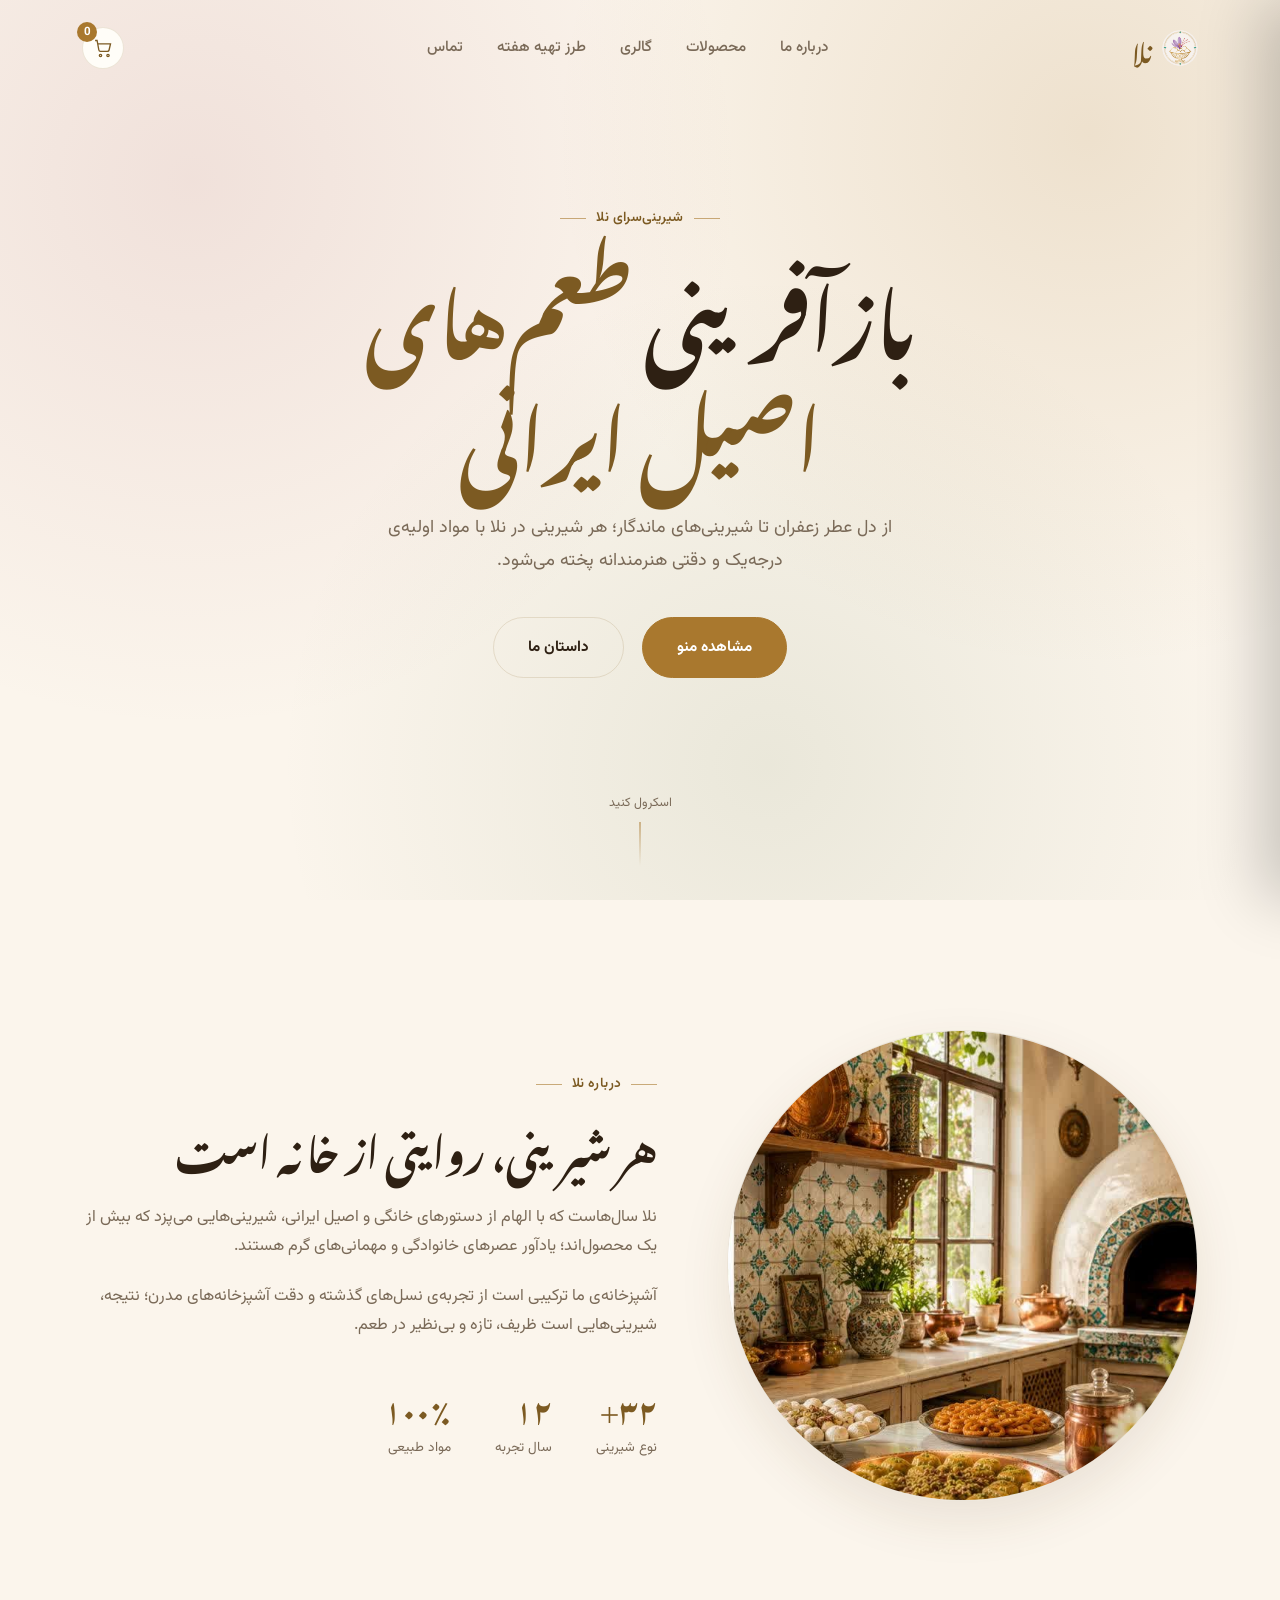
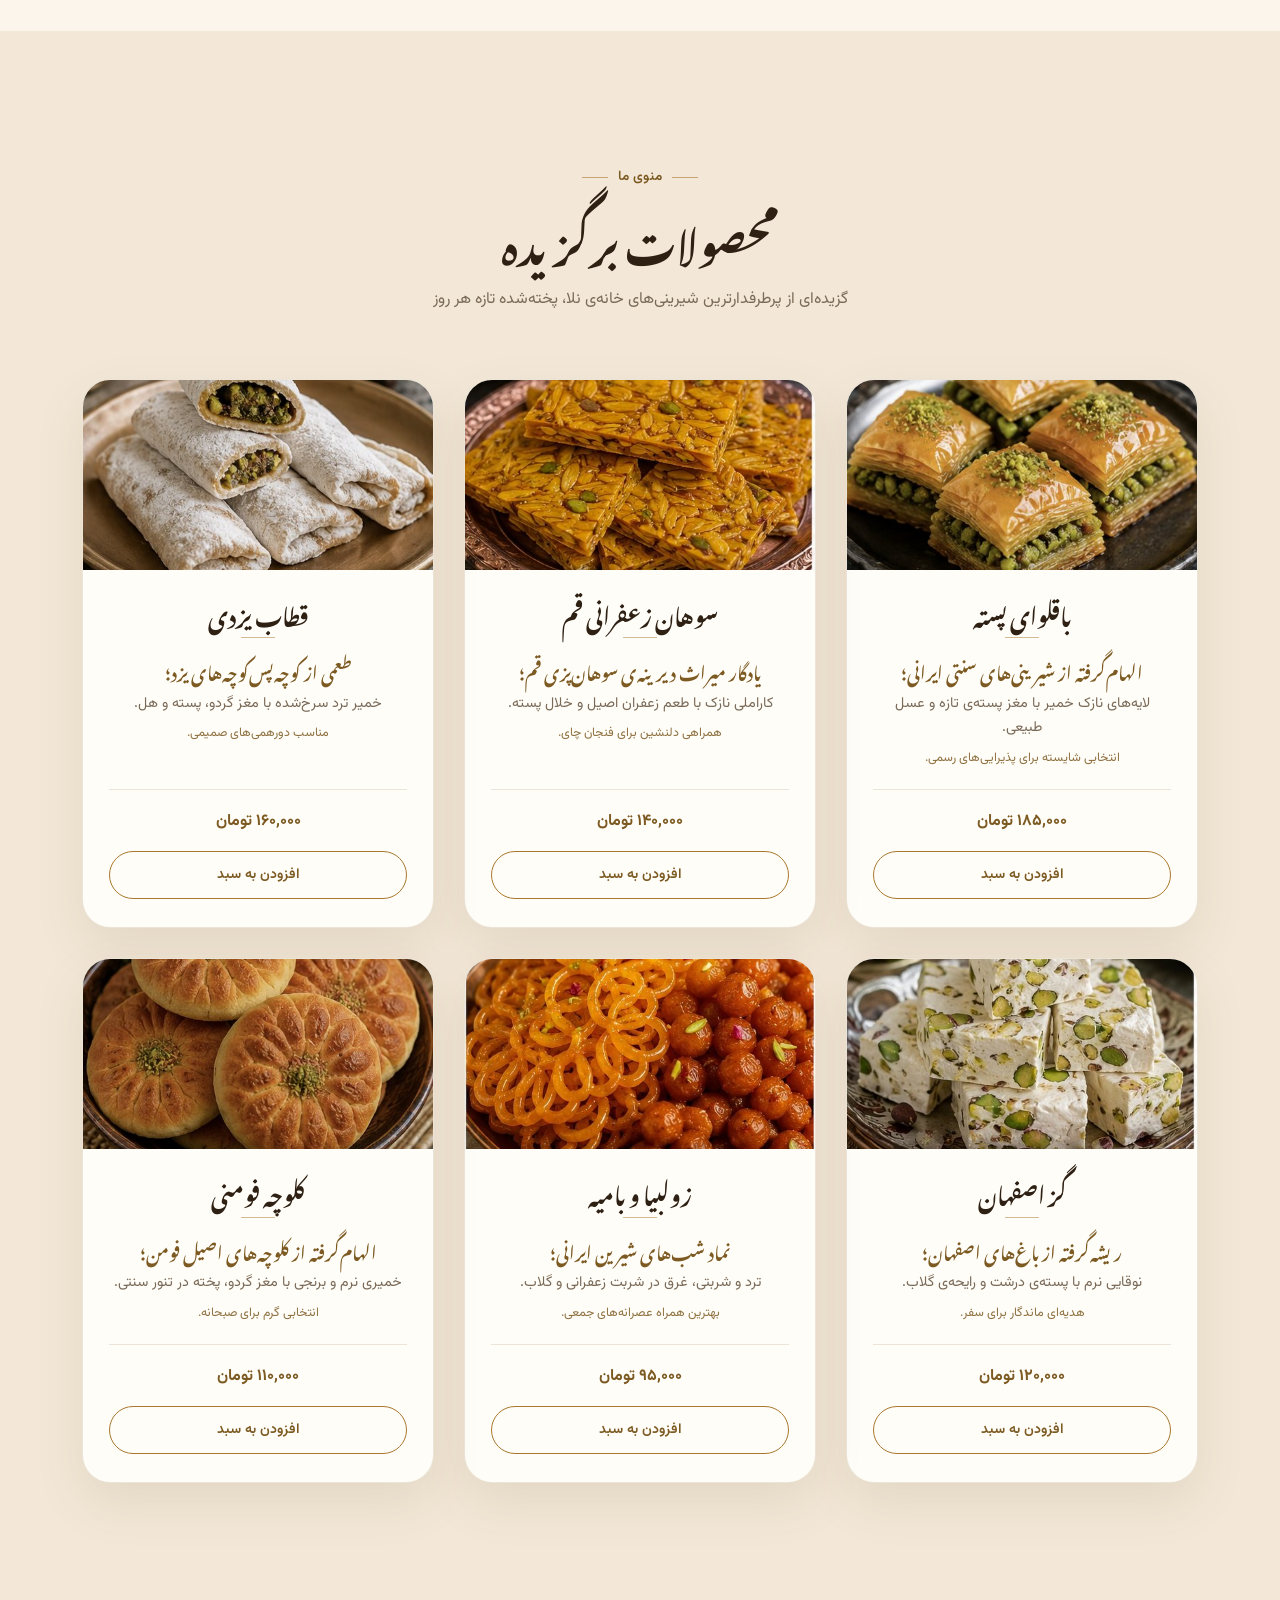
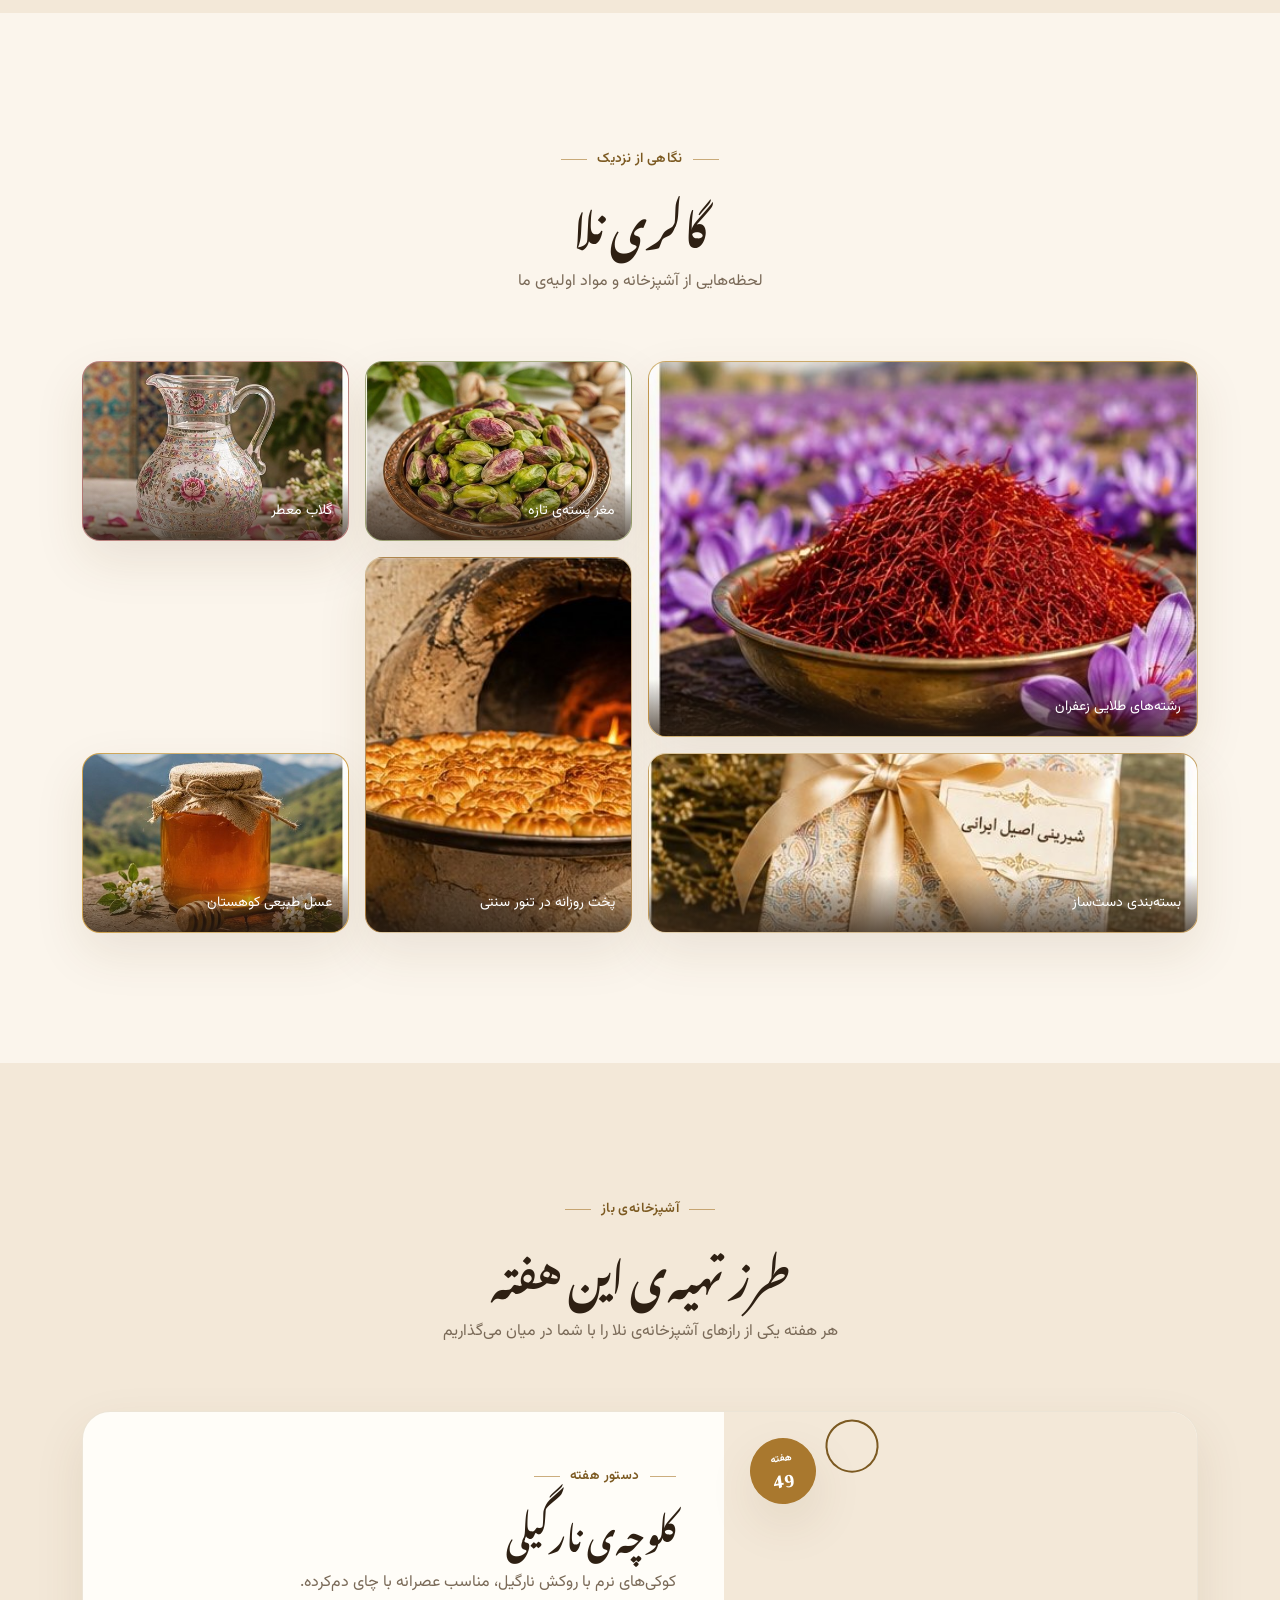
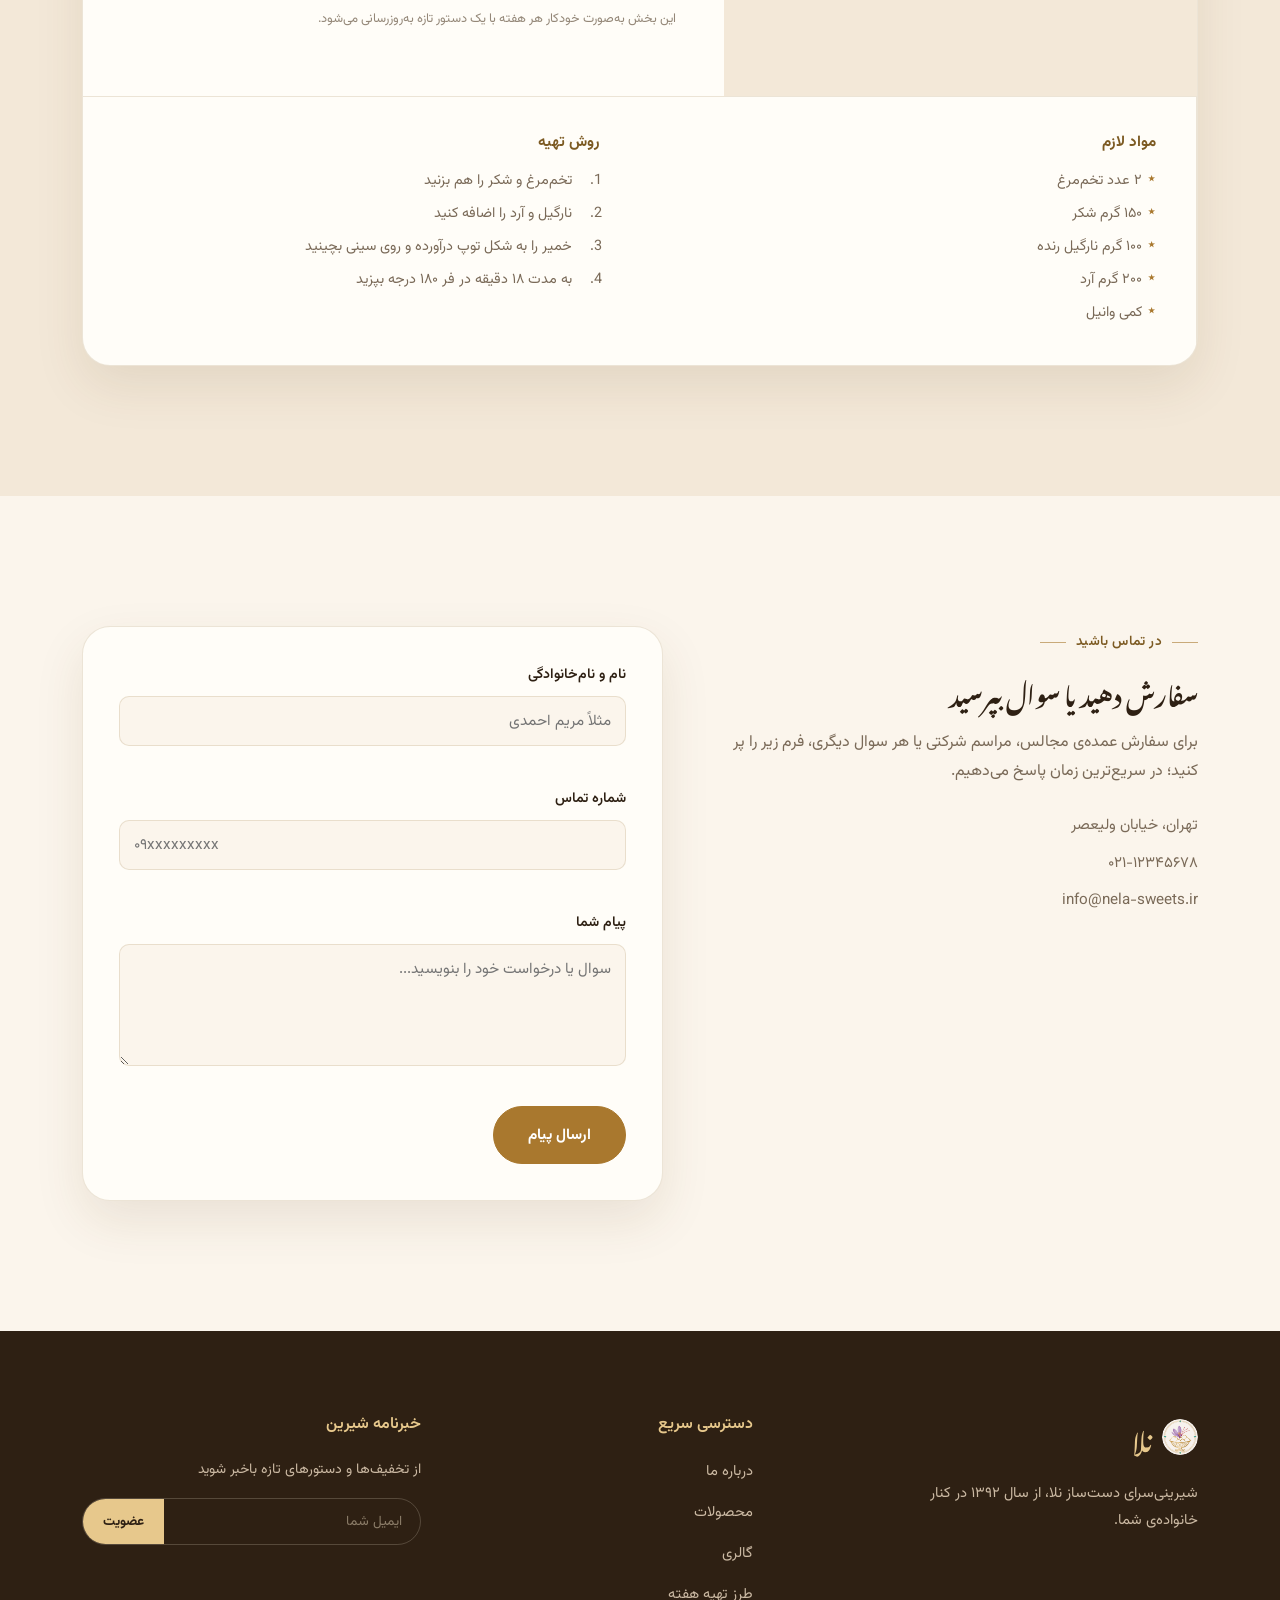
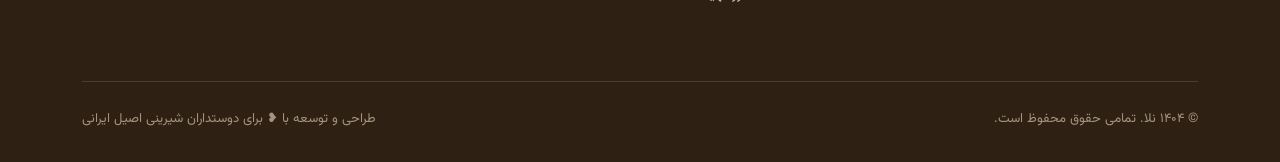
==== nela-final-preview.html @ 31d93d4c "Add files via upload" ====
<!DOCTYPE html>
<html lang="fa" dir="rtl">
<head>
<meta charset="UTF-8">
<meta name="viewport" content="width=device-width, initial-scale=1.0">
<title>نلا | شیرینی‌سرای دست‌ساز</title>

<!--
  توضیح کلی فایل index.html
  ---------------------------------
  این فایل فقط ساختار (Markup) صفحه را دارد.
  تمام ظاهر و رنگ‌بندی در فایل style.css است.
  تمام رفتار تعاملی (سبد خرید، فرم‌ها، منو) در فایل script.js است.
  هر سه فایل باید کنار هم در یک پوشه باشند تا سایت درست کار کند.
-->

<!-- فونت‌های گوگل: وزیرمتن برای متن معمولی، نستعلیق اردو برای عنوان‌ها -->
<link rel="preconnect" href="https://fonts.googleapis.com">
<link href="https://fonts.googleapis.com/css2?family=Vazirmatn:wght@300;400;500;600;700;800&family=Noto+Nastaliq+Urdu:wght@400;600;700&display=swap" rel="stylesheet">

<!-- فایل استایل اختصاصی سایت -->
<style>
/* ============================================================
   style.css — استایل کامل سایت نلا
   ------------------------------------------------------------
   این فایل با CSS خالص و دستی نوشته شده (بدون Bootstrap/Tailwind
   یا هر فریم‌ورک دیگر). ساختار فایل به این ترتیب است:

   ۱.  متغیرهای طراحی (رنگ‌ها، فونت‌ها)
   ۲.  ریست پایه و عناصر عمومی (دکمه‌ها، کانتینر)
   ۳.  هدر و ناوبری
   ۴.  بخش قهرمان (Hero)
   ۵.  بخش درباره‌ی ما
   ۶.  بخش محصولات
   ۷.  بخش گالری
   ۸.  بخش طرز تهیه‌ی هفته
   ۹.  بخش تماس با ما و فرم‌ها
   ۱۰. فوتر
   ۱۱. سبد خرید (Drawer)
   ۱۲. پنجره‌ی تسویه‌حساب (Modal)
   ۱۳. نوتیفیکیشن Toast
   ۱۴. انیمیشن‌های ورود هنگام اسکرول
   ۱۵. واکنش‌گرایی (Responsive / Media Queries)
   ============================================================ */


/* ============================================================
   ۱. متغیرهای طراحی
   همه‌ی رنگ‌ها، فونت‌ها و مقادیر تکرارشونده اینجا تعریف می‌شوند
   تا تغییر کلی ظاهر سایت فقط با ویرایش همین بخش ممکن باشد.
   ============================================================ */
:root{
  /* پالت رنگ: عاجی گرم + طلایی زعفرانی + سبز پسته + صورتی گلاب */
  --bg:            #FBF5EC;
  --bg-soft:       #F3E8D8;
  --surface:       #FFFDF8;
  --surface-line:  rgba(139,100,40,0.16);
  --ink:           #2E2013;
  --ink-dim:       #7a6a58;
  --gold:          #A9782E;
  --gold-deep:     #7C5A22;
  --gold-soft:     #E7C88C;
  --pistachio:     #6F8557;
  --rose:          #B06771;
  --danger:        #B23B3B;

  --shadow:        0 20px 50px rgba(90,60,20,0.10);
  --shadow-lg:     0 30px 70px rgba(90,60,20,0.16);

  --font-display: 'Noto Nastaliq Urdu', serif;
  --font-body:    'Vazirmatn', sans-serif;

  --container: 1180px;
  --radius-lg: 28px;
  --radius-md: 18px;
  --radius-sm: 10px;
  --ease: cubic-bezier(.22,.61,.36,1);
}


/* ============================================================
   ۲. ریست پایه و عناصر عمومی
   ============================================================ */
*{ margin:0; padding:0; box-sizing:border-box; }
html{ scroll-behavior:smooth; }
body{
  background:var(--bg);
  color:var(--ink);
  font-family:var(--font-body);
  line-height:1.8;
  overflow-x:hidden;
}
img, svg{ display:block; max-width:100%; }
a{ color:inherit; text-decoration:none; }
ul{ list-style:none; }
button{ font-family:inherit; cursor:pointer; }
h1, h2, h3{ font-family:var(--font-display); font-weight:700; color:var(--ink); line-height:1.5; }

.container{ max-width:var(--container); margin:0 auto; padding:0 32px; }

.eyebrow{
  display:inline-flex; align-items:center; gap:10px;
  font-size:.85rem; color:var(--gold-deep); font-weight:600; letter-spacing:.4px;
  margin-bottom:18px;
}
.eyebrow::before, .eyebrow::after{ content:''; width:26px; height:1px; background:var(--gold); opacity:.6; }

/* دکمه‌ی اصلی (پرشده با رنگ طلایی) */
.btn{
  display:inline-flex; align-items:center; justify-content:center; gap:10px;
  padding:16px 34px; border-radius:100px;
  background:var(--gold); color:#fff; font-weight:700; font-size:.95rem;
  border:1px solid var(--gold); cursor:pointer;
  transition:transform .3s var(--ease), background .3s var(--ease), box-shadow .3s var(--ease);
}
.btn:hover{ transform:translateY(-3px); background:var(--gold-deep); box-shadow:var(--shadow); }
.btn:disabled{ opacity:.5; cursor:not-allowed; transform:none; }
.btn-ghost{ background:transparent; color:var(--ink); border:1px solid var(--surface-line); }
.btn-ghost:hover{ background:rgba(169,120,46,.08); border-color:var(--gold); color:var(--gold-deep); }
.btn-block{ width:100%; }

.icon-btn{
  width:36px; height:36px; border-radius:50%; border:none; background:transparent;
  font-size:1rem; color:var(--ink-dim); display:flex; align-items:center; justify-content:center;
  transition:background .25s;
}
.icon-btn:hover{ background:var(--bg-soft); color:var(--ink); }

section{ padding:130px 0; position:relative; }
section.alt{ background:var(--bg-soft); }

.section-head{ text-align:center; max-width:600px; margin:0 auto 64px; }
.section-head h2{ font-size:2.6rem; margin-bottom:16px; }
.section-head p{ color:var(--ink-dim); }


/* ============================================================
   ۳. هدر و ناوبری
   ============================================================ */
header.nav{
  position:fixed; inset:0 0 auto 0; z-index:100;
  padding:22px 0;
  transition:padding .4s var(--ease), background .4s var(--ease), box-shadow .4s var(--ease), border-color .4s var(--ease);
  border-bottom:1px solid transparent;
}
/* این کلاس با جاوااسکریپت هنگام اسکرول اضافه می‌شود */
header.nav.scrolled{
  padding:12px 0;
  background:rgba(251,245,236,0.9);
  backdrop-filter:blur(14px) saturate(140%);
  -webkit-backdrop-filter:blur(14px) saturate(140%);
  border-bottom:1px solid var(--surface-line);
  box-shadow:0 10px 30px rgba(90,60,20,.08);
}
.nav-row{ display:flex; align-items:center; justify-content:space-between; gap:16px; }

.brand{ display:flex; align-items:center; gap:9px; }
.brand-icon{ width:36px; height:36px; color:var(--gold-deep); overflow:hidden; border-radius:50%; display:block; }
.brand-icon img{ width:100%; height:100%; object-fit:cover; border-radius:50%; }
.brand-name{ font-family:var(--font-display); font-size:1.8rem; color:var(--gold-deep); white-space:nowrap; }

.nav-links{ display:flex; gap:34px; }
.nav-links a{ position:relative; font-size:.95rem; color:var(--ink-dim); font-weight:500; transition:color .3s; }
.nav-links a::after{ content:''; position:absolute; right:0; bottom:-6px; width:0; height:1px; background:var(--gold); transition:width .35s var(--ease); }
.nav-links a:hover{ color:var(--ink); }
.nav-links a:hover::after{ width:100%; }

.nav-actions{ display:flex; align-items:center; gap:14px; }

/* دکمه‌ی سبد خرید و نشان تعداد کالا */
.cart-btn{
  position:relative; width:42px; height:42px; border-radius:50%;
  background:var(--surface); border:1px solid var(--surface-line); color:var(--gold-deep);
  display:flex; align-items:center; justify-content:center;
  transition:transform .25s, box-shadow .25s;
}
.cart-btn svg{ width:20px; height:20px; }
.cart-btn:hover{ transform:translateY(-2px); box-shadow:var(--shadow); }
.cart-count{
  position:absolute; top:-6px; left:-6px; min-width:20px; height:20px; padding:0 4px;
  background:var(--gold); color:#fff; border-radius:50%;
  font-size:.72rem; font-weight:700; display:flex; align-items:center; justify-content:center;
}

/* دکمه‌ی همبرگری موبایل — پیش‌فرض پنهان، در مدیا-کوئری نمایان می‌شود */
.burger{ display:none; width:26px; height:20px; position:relative; background:none; border:none; padding:0; }
.burger span{ position:absolute; right:0; width:100%; height:1.6px; background:var(--ink); transition:all .3s; }
.burger span:nth-child(1){ top:0; }
.burger span:nth-child(2){ top:9px; }
.burger span:nth-child(3){ top:18px; }
/* حالت باز‌شده‌ی همبرگری، تبدیل به ضربدر (کلاس open با جاوااسکریپت اضافه می‌شود) */
.burger.open span:nth-child(1){ top:9px; transform:rotate(45deg); }
.burger.open span:nth-child(2){ opacity:0; }
.burger.open span:nth-child(3){ top:9px; transform:rotate(-45deg); }


/* ============================================================
   ۴. بخش قهرمان (Hero)
   ============================================================ */
.hero{
  position:relative; min-height:100vh; display:flex; align-items:center;
  padding-top:110px; overflow:hidden;
  background:
    radial-gradient(circle at 15% 20%, rgba(176,103,113,.14), transparent 42%),
    radial-gradient(circle at 85% 15%, rgba(169,120,46,.16), transparent 40%),
    radial-gradient(circle at 60% 85%, rgba(111,133,87,.12), transparent 45%);
}
.hero-inner{ max-width:760px; margin:0 auto; text-align:center; }
.hero h1{ font-size:clamp(2.6rem, 6.4vw, 5rem); margin-bottom:24px; }
.hero h1 span{ color:var(--gold-deep); }
.hero p.lead{ font-size:1.12rem; color:var(--ink-dim); max-width:520px; margin:0 auto 40px; }
.hero-actions{ display:flex; gap:18px; justify-content:center; flex-wrap:wrap; }

.scroll-cue{
  position:absolute; bottom:34px; left:50%; transform:translateX(-50%);
  display:flex; flex-direction:column; align-items:center; gap:8px;
  color:var(--ink-dim); font-size:.78rem;
}
.scroll-cue .stick{ width:1px; height:44px; background:linear-gradient(var(--gold), transparent); position:relative; overflow:hidden; }
.scroll-cue .stick::after{
  content:''; position:absolute; top:-44px; right:0; width:100%; height:100%;
  background:var(--gold-deep); animation:cue 2.2s ease-in-out infinite;
}
@keyframes cue{ 0%{ top:-44px; } 60%,100%{ top:44px; } }


/* ============================================================
   ۵. بخش درباره‌ی ما
   ============================================================ */
.about-grid{ display:grid; grid-template-columns:.9fr 1.1fr; gap:70px; align-items:center; }
.about-visual{
  position:relative; aspect-ratio:1/1; border-radius:50%;
  background:radial-gradient(circle at 35% 30%, #fff, var(--surface));
  border:1px solid var(--surface-line);
  display:flex; align-items:center; justify-content:center;
  box-shadow:var(--shadow); color:var(--gold-deep);
  overflow:hidden;
}
.about-visual svg{ width:56%; }
.about-visual img{ width:100%; height:100%; object-fit:cover; }
.about-text h2{ font-size:2.6rem; margin-bottom:26px; }
.about-text p{ color:var(--ink-dim); margin-bottom:20px; font-size:1.02rem; }
.about-stats{ display:flex; gap:44px; margin-top:36px; flex-wrap:wrap; row-gap:20px; }
.about-stats div b{ display:block; font-family:var(--font-display); font-size:2rem; color:var(--gold-deep); }
.about-stats div span{ font-size:.85rem; color:var(--ink-dim); }


/* ============================================================
   ۶. بخش محصولات
   ============================================================ */
.products-grid{ display:grid; grid-template-columns:repeat(3,1fr); gap:30px; }

.product-card{
  background:var(--surface); border:1px solid var(--surface-line); border-radius:var(--radius-lg);
  overflow:hidden; text-align:center; box-shadow:var(--shadow);
  display:flex; flex-direction:column;
  transition:transform .4s var(--ease), box-shadow .4s var(--ease);
}
.product-card:hover{ transform:translateY(-8px); box-shadow:var(--shadow-lg); }

.product-photo{
  height:190px; overflow:hidden;
  background:var(--bg-soft);
}
.product-photo svg{ width:70%; }
.product-photo img{ width:100%; height:100%; object-fit:cover; transition:transform .5s var(--ease); }
.product-card:hover .product-photo img{ transform:scale(1.06); }

.product-body{ padding:26px 26px 28px; display:flex; flex-direction:column; flex:1; }
.product-card h3{ font-size:1.4rem; margin-bottom:8px; }
.name-divider{ width:34px; height:1px; background:var(--gold); opacity:.5; margin:0 auto 16px; }

.product-card p{ margin-bottom:20px; }
.product-card .story-lead{ display:block; font-family:var(--font-display); color:var(--gold-deep); font-size:1.1rem; font-weight:600; margin-bottom:6px; }
.product-card .story-mid{ display:block; color:var(--ink-dim); font-size:.9rem; line-height:1.7; margin-bottom:6px; }
.product-card .story-occ{ display:block; color:var(--gold-deep); font-size:.78rem; opacity:.85; }

.product-footer{
  margin-top:auto; display:flex; flex-direction:column; gap:14px;
  border-top:1px solid var(--surface-line); padding-top:18px;
}
.price{ font-size:1rem; color:var(--gold-deep); font-weight:700; }

/* دکمه‌ی افزودن به سبد */
.btn-add{
  padding:12px 20px; border-radius:100px; border:1px solid var(--gold);
  background:transparent; color:var(--gold-deep); font-weight:600; font-size:.88rem;
  transition:background .3s, color .3s;
}
.btn-add:hover{ background:var(--gold); color:#fff; }
/* حالت موقتِ «افزوده شد» — کلاس added با جاوااسکریپت برای چند لحظه اضافه می‌شود */
.btn-add.added{ background:var(--pistachio); border-color:var(--pistachio); color:#fff; }


/* ============================================================
   ۷. بخش گالری
   صرفاً نمایشی است؛ رنگ هر کاشی با گرادینت CSS ساخته شده تا
   نیازی به فایل تصویر خارجی نباشد.
   ============================================================ */
.gallery-grid{ display:grid; grid-template-columns:repeat(4,1fr); grid-auto-rows:180px; gap:16px; }
.gallery-item{
  position:relative; border-radius:var(--radius-md); overflow:hidden;
  border:1px solid var(--surface-line); box-shadow:var(--shadow);
}
.gallery-item.tall{ grid-row:span 2; }
.gallery-item.wide{ grid-column:span 2; }
.gallery-item .gallery-photo{
  position:absolute; inset:0; width:100%; height:100%; object-fit:cover;
  transition:transform .6s var(--ease);
}
.gallery-item:hover .gallery-photo{ transform:scale(1.08); }
.gallery-item .caption{
  position:absolute; inset:auto 0 0 0; padding:16px;
  background:linear-gradient(to top, rgba(46,32,19,.75), transparent);
  color:#fff; font-size:.88rem;
}
.gallery-item--saffron{ background:radial-gradient(circle at 30% 30%,#EBD9A8,#c99a4a); }
.gallery-item--pistachio{ background:radial-gradient(circle at 60% 40%,#DCE3CB,#8fa070); }
.gallery-item--rose{ background:radial-gradient(circle at 40% 60%,#F1D9DA,#B06771); }
.gallery-item--oven{ background:linear-gradient(160deg,#EAD8B8,#a97a3c); }
.gallery-item--gift{ background:linear-gradient(120deg,#F3E4C8,#c9a15f); }
.gallery-item--honey{ background:radial-gradient(circle at 50% 50%,#F0E2BE,#D8A94E); }


/* ============================================================
   ۸. بخش طرز تهیه‌ی هفته
   ============================================================ */
.recipe-card{
  background:var(--surface); border:1px solid var(--surface-line); border-radius:var(--radius-lg);
  box-shadow:var(--shadow); overflow:hidden;
}
.recipe-top{ display:grid; grid-template-columns:.85fr 1.15fr; }
.recipe-visual{
  position:relative; background:var(--bg-soft); display:flex; align-items:center; justify-content:center;
  min-height:280px; color:var(--gold-deep);
}
.recipe-visual svg{ width:60%; }
.recipe-seal{
  position:absolute; top:26px; left:26px; width:66px; height:66px; border-radius:50%;
  background:var(--gold); color:#fff; display:flex; align-items:center; justify-content:center;
  flex-direction:column; font-size:.62rem; font-weight:700; text-align:center; line-height:1.3;
  box-shadow:var(--shadow); transform:rotate(-8deg);
}
.recipe-seal b{ font-family:var(--font-display); font-size:1.15rem; }
.recipe-body{ padding:48px; }
.recipe-body h2{ font-size:2rem; margin-bottom:14px; }
.recipe-body p{ color:var(--ink-dim); margin-bottom:10px; }
.recipe-note{ font-size:.8rem; color:var(--ink-dim); opacity:.8; }

.recipe-strip{ display:grid; grid-template-columns:1fr 1fr; border-top:1px solid var(--surface-line); }
.recipe-strip-item{ padding:32px 40px; border-right:1px solid var(--surface-line); }
.recipe-strip-item:last-child{ border-right:none; }
.recipe-strip-item h4{ font-size:.95rem; color:var(--gold-deep); margin-bottom:12px; }
.recipe-strip-item li{ color:var(--ink-dim); font-size:.9rem; margin-bottom:7px; padding-right:14px; position:relative; }
.recipe-strip-item ul li::before{ content:'٭'; position:absolute; right:0; color:var(--gold); }
.recipe-strip-item ol{ padding-right:14px; }


/* ============================================================
   ۹. بخش تماس با ما و فرم‌ها
   ============================================================ */
.contact-grid{ display:grid; grid-template-columns:.9fr 1.1fr; gap:60px; }
.contact-lead{ color:var(--ink-dim); margin:20px 0 26px; }
.contact-info li{ color:var(--ink-dim); margin-bottom:10px; font-size:.95rem; }

.contact-form{
  background:var(--surface); border:1px solid var(--surface-line); border-radius:var(--radius-lg);
  padding:36px; box-shadow:var(--shadow);
}

/* استایل مشترک تمام فرم‌های سایت (تماس + تسویه‌حساب) */
.form-row{ margin-bottom:20px; display:flex; flex-direction:column; gap:8px; }
.form-row label,
.form-label-static{ font-size:.88rem; color:var(--ink); font-weight:600; }
.form-row input,
.form-row textarea{
  font-family:var(--font-body); font-size:.95rem; color:var(--ink);
  background:var(--bg); border:1px solid var(--surface-line); border-radius:var(--radius-sm);
  padding:12px 14px; outline:none; resize:vertical;
  transition:border-color .25s, box-shadow .25s;
}
.form-row input:focus,
.form-row textarea:focus{ border-color:var(--gold); box-shadow:0 0 0 3px rgba(169,120,46,.12); }
/* حالت خطا — کلاس invalid با جاوااسکریپت هنگام اعتبارسنجی اضافه می‌شود */
.form-row input.invalid,
.form-row textarea.invalid{ border-color:var(--danger); }
.form-error{ font-size:.78rem; color:var(--danger); min-height:1em; }

.radio-group{ display:flex; gap:22px; flex-wrap:wrap; }
.radio-group label{ display:flex; align-items:center; gap:6px; font-size:.9rem; color:var(--ink-dim); font-weight:400; }

.form-success{
  margin-top:16px; padding:12px 16px; border-radius:var(--radius-sm);
  background:rgba(111,133,87,.14); color:#4d5e3d; font-size:.9rem;
}


/* ============================================================
   ۱۰. فوتر
   ============================================================ */
footer{ background:var(--ink); color:#F3E8D8; padding:80px 0 30px; }
footer .eyebrow{ color:var(--gold-soft); }
footer .brand-icon{ color:var(--gold-soft); }
footer .brand-name{ color:var(--gold-soft); }
.footer-grid{ display:grid; grid-template-columns:1.4fr 1fr 1.2fr; gap:50px; margin-bottom:60px; }
.footer-brand p{ color:#cbb9a3; font-size:.92rem; margin-top:18px; max-width:280px; }
.footer-col h4{ font-size:1rem; margin-bottom:18px; color:var(--gold-soft); font-weight:600; }
.footer-col ul li{ margin-bottom:12px; }
.footer-col ul li a{ color:#cbb9a3; font-size:.92rem; transition:color .3s; }
.footer-col ul li a:hover{ color:var(--gold-soft); }
.footer-note{ color:#cbb9a3; font-size:.88rem; margin-bottom:14px; }

.newsletter-form{ display:flex; border:1px solid rgba(243,232,216,.2); border-radius:100px; overflow:hidden; margin-bottom:8px; }
.newsletter-form input{
  flex:1; background:transparent; border:none; padding:12px 18px; color:#F3E8D8;
  font-family:var(--font-body); font-size:.85rem; outline:none;
}
.newsletter-form input::placeholder{ color:#8b7c68; }
.newsletter-form button{
  border:none; background:var(--gold-soft); color:var(--ink); padding:0 20px; font-weight:700;
}
footer .form-error{ color:#e39a9a; }
footer .form-success{ background:rgba(111,133,87,.22); color:#cfe0c2; }

.footer-bottom{
  display:flex; justify-content:space-between; align-items:center; padding-top:26px;
  border-top:1px solid rgba(243,232,216,.15); font-size:.82rem; color:#a5937d; flex-wrap:wrap; gap:14px;
}


/* ============================================================
   ۱۱. سبد خرید (Cart Drawer)
   یک پنل ثابت که از سمت راست صفحه باز می‌شود. با کلاس «open» که
   جاوااسکریپت اضافه/حذف می‌کند، نمایان یا پنهان می‌شود.
   ============================================================ */

/* پرده‌ی نیمه‌شفاف پشت پنل، برای بستن با کلیک بیرون از پنل */
.overlay{
  position:fixed; inset:0; background:rgba(30,20,10,.45);
  opacity:0; pointer-events:none; transition:opacity .35s var(--ease);
  z-index:200;
}
.overlay.open{ opacity:1; pointer-events:auto; }

.cart-drawer{
  position:fixed; top:0; bottom:0; right:0; width:min(400px, 92vw);
  background:var(--surface); z-index:201; box-shadow:-20px 0 60px rgba(0,0,0,.2);
  display:flex; flex-direction:column;
  transform:translateX(100%); transition:transform .4s var(--ease);
}
.cart-drawer.open{ transform:translateX(0); }

.cart-drawer-head{
  display:flex; align-items:center; justify-content:space-between;
  padding:22px 24px; border-bottom:1px solid var(--surface-line);
}
.cart-drawer-head h3{ font-size:1.3rem; }

.cart-items{ flex:1; overflow-y:auto; padding:18px 24px; }
.cart-empty{ color:var(--ink-dim); text-align:center; margin-top:40px; font-size:.92rem; }

/* یک ردیف کالا در سبد خرید — این کل بلوک با جاوااسکریپت ساخته می‌شود */
.cart-row{
  display:flex; align-items:center; gap:12px;
  padding:14px 0; border-bottom:1px solid var(--surface-line);
}
.cart-row-info{ flex:1; min-width:0; }
.cart-row-info h5{ font-size:.95rem; font-weight:600; margin-bottom:4px; }
.cart-row-info span{ font-size:.82rem; color:var(--ink-dim); }

.qty-control{ display:flex; align-items:center; gap:8px; }
.qty-control button{
  width:26px; height:26px; border-radius:50%; border:1px solid var(--surface-line);
  background:var(--bg); color:var(--ink); font-size:.9rem; display:flex; align-items:center; justify-content:center;
}
.qty-control button:hover{ border-color:var(--gold); color:var(--gold-deep); }
.qty-control span{ min-width:18px; text-align:center; font-size:.9rem; }

.cart-row-remove{
  background:none; border:none; color:var(--ink-dim); font-size:.85rem;
  padding:4px; transition:color .25s;
}
.cart-row-remove:hover{ color:var(--danger); }

.cart-drawer-foot{ padding:22px 24px; border-top:1px solid var(--surface-line); }
.cart-total-row{ display:flex; justify-content:space-between; font-weight:700; margin-bottom:16px; font-size:1.05rem; }


/* ============================================================
   ۱۲. پنجره‌ی تسویه‌حساب (Modal)
   ============================================================ */
.modal{
  position:fixed; inset:0; z-index:300;
  display:flex; align-items:center; justify-content:center; padding:20px;
  background:rgba(30,20,10,.5);
  opacity:0; pointer-events:none; transition:opacity .3s var(--ease);
}
.modal.open{ opacity:1; pointer-events:auto; }

.modal-box{
  position:relative; width:min(520px, 100%); max-height:88vh; overflow-y:auto;
  background:var(--surface); border-radius:var(--radius-lg); padding:40px;
  box-shadow:var(--shadow-lg);
  transform:translateY(16px); transition:transform .35s var(--ease);
}
.modal.open .modal-box{ transform:translateY(0); }

.modal-close{ position:absolute; top:16px; left:16px; }
.modal-box h3{ font-size:1.5rem; margin-bottom:18px; text-align:center; }

.checkout-summary{
  background:var(--bg-soft); border-radius:var(--radius-md); padding:16px 18px; margin-bottom:24px;
}
.checkout-summary-row{ display:flex; justify-content:space-between; font-size:.88rem; color:var(--ink-dim); padding:5px 0; }
.checkout-summary-total{ display:flex; justify-content:space-between; font-weight:700; margin-top:8px; padding-top:10px; border-top:1px solid var(--surface-line); }

#checkoutSuccessView{ text-align:center; }
.success-icon{
  width:60px; height:60px; border-radius:50%; background:var(--pistachio); color:#fff;
  font-size:1.6rem; display:flex; align-items:center; justify-content:center; margin:0 auto 18px;
}
#checkoutSuccessView p{ color:var(--ink-dim); margin-bottom:8px; }
#checkoutSuccessView .btn{ margin-top:18px; }


/* ============================================================
   ۱۳. نوتیفیکیشن Toast
   یک پیام کوچک که برای چند ثانیه پایین صفحه ظاهر می‌شود.
   ============================================================ */
.toast{
  position:fixed; bottom:26px; left:50%; transform:translateX(-50%) translateY(20px);
  background:var(--ink); color:#F3E8D8; padding:14px 26px; border-radius:100px;
  font-size:.88rem; box-shadow:var(--shadow-lg); z-index:400;
  opacity:0; pointer-events:none; transition:opacity .3s var(--ease), transform .3s var(--ease);
}
.toast.show{ opacity:1; transform:translateX(-50%) translateY(0); }


/* ============================================================
   ۱۴. انیمیشن‌های ورود هنگام اسکرول
   کلاس reveal ابتدا محو/پایین است؛ وقتی جاوااسکریپت (با
   IntersectionObserver) کلاس in را اضافه کند، ظاهر می‌شود.
   ============================================================ */
.reveal{ opacity:0; transform:translateY(30px); transition:opacity .8s var(--ease), transform .8s var(--ease); }
.reveal.in{ opacity:1; transform:translateY(0); }

@media (prefers-reduced-motion: reduce){
  *{ animation:none !important; transition:none !important; }
}


/* ============================================================
   ۱۵. واکنش‌گرایی
   ============================================================ */

/* تبلت بزرگ به پایین: منوی اصلی جمع می‌شود، همبرگری نمایان می‌شود */
@media (max-width:1080px){
  .container{ padding:0 24px; }
  .nav-links{ display:none; }
  .burger{ display:block; }
}

@media (max-width:980px){
  .about-grid{ grid-template-columns:1fr; }
  .about-visual{ max-width:300px; margin:0 auto; }
  .products-grid{ grid-template-columns:repeat(2,1fr); }
  .gallery-grid{ grid-template-columns:repeat(2,1fr); }
  .recipe-top{ grid-template-columns:1fr; }
  .recipe-strip{ grid-template-columns:1fr; }
  .recipe-strip-item{ border-right:none; border-top:1px solid var(--surface-line); }
  .footer-grid{ grid-template-columns:1fr 1fr; }
  .contact-grid{ grid-template-columns:1fr; }
}

@media (max-width:720px){
  section{ padding:80px 0; }
  .hero{ padding-top:100px; }
  .products-grid{ grid-template-columns:1fr; }
  .gallery-grid{ grid-template-columns:repeat(2,1fr); grid-auto-rows:140px; }
  .gallery-item.wide{ grid-column:span 2; }
  .footer-grid{ grid-template-columns:1fr; gap:36px; }
  .recipe-body{ padding:30px 24px; }
  .recipe-strip-item{ padding:24px 20px; }
  .about-stats{ gap:26px; }
  .modal-box{ padding:28px 22px; }
}

@media (max-width:480px){
  .container{ padding:0 18px; }
  .section-head h2{ font-size:2rem; }
  .about-text h2{ font-size:2rem; }
  .recipe-body h2{ font-size:1.6rem; }
  .product-card h3{ font-size:1.25rem; }
  .btn{ padding:14px 26px; font-size:.88rem; }
  .about-stats{ gap:20px; }
  .about-stats div b{ font-size:1.5rem; }
  .gallery-grid{ grid-auto-rows:120px; }
  .cart-drawer{ width:100vw; }
}

</style>
</head>
<body>

<!-- ======================================================================
     ۱. هدر و ناوبری
     شامل: لوگو، لینک‌های منو، دکمه‌ی سبد خرید (با نشان تعداد کالا)، و دکمه‌ی
     همبرگری برای موبایل. کلاس «scrolled» توسط جاوااسکریپت هنگام اسکرول
     به این تگ اضافه می‌شود تا پس‌زمینه‌ی هدر تغییر کند.
     ====================================================================== -->
<header class="nav" id="siteNav">
  <div class="container nav-row">

    <div class="brand">
      <span class="brand-icon"><img src="[data-uri]" alt="لوگو نلا"></span>
      <span class="brand-name">نلا</span>
    </div>

    <nav class="nav-links" id="navLinks">
      <a href="#about">درباره ما</a>
      <a href="#products">محصولات</a>
      <a href="#gallery">گالری</a>
      <a href="#recipe">طرز تهیه هفته</a>
      <a href="#contact">تماس</a>
    </nav>

    <div class="nav-actions">
      <!-- دکمه‌ی باز کردن سبد خرید — عدد داخل نشان (badge) با جاوااسکریپت به‌روزرسانی می‌شود -->
      <button class="cart-btn" id="cartBtn" type="button" aria-label="مشاهده سبد خرید">
        <svg viewBox="0 0 24 24" fill="none" stroke="currentColor" stroke-width="1.6">
          <circle cx="9" cy="21" r="1.4"/>
          <circle cx="18" cy="21" r="1.4"/>
          <path d="M2.5 3h2.4l2.1 11.4a2 2 0 0 0 2 1.6h8.3a2 2 0 0 0 2-1.6L21 7H6"/>
        </svg>
        <span class="cart-count" id="cartCount">0</span>
      </button>

      <!-- دکمه‌ی همبرگری، فقط در سایز موبایل نمایش داده می‌شود (در style.css) -->
      <button class="burger" id="burgerBtn" type="button" aria-label="باز کردن منو">
        <span></span><span></span><span></span>
      </button>
    </div>

  </div>
</header>

<!-- ======================================================================
     ۲. بخش قهرمان (Hero)
     ====================================================================== -->
<section class="hero">
  <div class="container hero-inner">
    <p class="eyebrow">شیرینی‌سرای نلا</p>
    <h1 class="reveal">بازآفرینی <span>طعم‌های اصیل ایرانی</span></h1>
    <p class="lead reveal">از دل عطر زعفران تا شیرینی‌های ماندگار؛ هر شیرینی در نلا با مواد اولیه‌ی درجه‌یک و دقتی هنرمندانه پخته می‌شود.</p>
    <div class="hero-actions reveal">
      <a href="#products" class="btn">مشاهده منو</a>
      <a href="#about" class="btn btn-ghost">داستان ما</a>
    </div>
  </div>
  <div class="scroll-cue"><span>اسکرول کنید</span><div class="stick"></div></div>
</section>

<!-- ======================================================================
     ۳. درباره ما
     ====================================================================== -->
<section id="about">
  <div class="container about-grid">
    <div class="about-visual reveal"><img src="[data-uri]" alt="آشپزخانه‌ی سنتی نلا"></div>
    <div class="about-text reveal">
      <div class="eyebrow">درباره نلا</div>
      <h2>هر شیرینی، روایتی از خانه است</h2>
      <p>نلا سال‌هاست که با الهام از دستورهای خانگی و اصیل ایرانی، شیرینی‌هایی می‌پزد که بیش از یک محصول‌اند؛ یادآور عصرهای خانوادگی و مهمانی‌های گرم هستند.</p>
      <p>آشپزخانه‌ی ما ترکیبی است از تجربه‌ی نسل‌های گذشته و دقت آشپزخانه‌های مدرن؛ نتیجه، شیرینی‌هایی است ظریف، تازه و بی‌نظیر در طعم.</p>
      <div class="about-stats">
        <div><b>۳۲+</b><span>نوع شیرینی</span></div>
        <div><b>۱۲</b><span>سال تجربه</span></div>
        <div><b>۱۰۰٪</b><span>مواد طبیعی</span></div>
      </div>
    </div>
  </div>
</section>

<!-- ======================================================================
     ۴. محصولات — بخش اصلیِ سبد خرید
     هر کارت یک دکمه‌ی «افزودن به سبد» دارد که در data-id مشخصه‌ی محصول
     و در data-name و data-price اطلاعات لازم برای جاوااسکریپت نوشته شده.
     خودِ لیست کامل قیمت‌ها هم در script.js (آرایه‌ی PRODUCTS) نگه‌داری
     می‌شود تا محاسبه‌ی مبلغ همیشه از یک منبع مطمئن باشد.
     ====================================================================== -->
<section id="products" class="alt">
  <div class="container">
    <div class="section-head reveal">
      <div class="eyebrow">منوی ما</div>
      <h2>محصولات برگزیده</h2>
      <p>گزیده‌ای از پرطرفدارترین شیرینی‌های خانه‌ی نلا، پخته‌شده تازه هر روز</p>
    </div>

    <div class="products-grid">

      <!-- ---------- کارت محصول ۱: باقلوا ---------- -->
      <article class="product-card reveal">
        <div class="product-photo product-photo--baklava"><img src="[data-uri]" alt="باقلوای پسته"></div>
        <div class="product-body">
          <h3>باقلوای پسته</h3>
          <div class="name-divider"></div>
          <p>
            <span class="story-lead">الهام‌گرفته از شیرینی‌های سنتی ایرانی؛</span>
            <span class="story-mid">لایه‌های نازک خمیر با مغز پسته‌ی تازه و عسل طبیعی.</span>
            <span class="story-occ">انتخابی شایسته برای پذیرایی‌های رسمی.</span>
          </p>
          <div class="product-footer">
            <span class="price">۱۸۵,۰۰۰ تومان</span>
            <button type="button" class="btn-add"
                    data-id="baklava-pesteh" data-name="باقلوای پسته" data-price="185000">
              افزودن به سبد
            </button>
          </div>
        </div>
      </article>

      <!-- ---------- کارت محصول ۲: سوهان ---------- -->
      <article class="product-card reveal">
        <div class="product-photo product-photo--sohan"><img src="[data-uri]" alt="سوهان زعفرانی قم"></div>
        <div class="product-body">
          <h3>سوهان زعفرانی قم</h3>
          <div class="name-divider"></div>
          <p>
            <span class="story-lead">یادگار میراث دیرینه‌ی سوهان‌پزی قم؛</span>
            <span class="story-mid">کاراملی نازک با طعم زعفران اصیل و خلال پسته.</span>
            <span class="story-occ">همراهی دلنشین برای فنجان چای.</span>
          </p>
          <div class="product-footer">
            <span class="price">۱۴۰,۰۰۰ تومان</span>
            <button type="button" class="btn-add"
                    data-id="sohan-ghom" data-name="سوهان زعفرانی قم" data-price="140000">
              افزودن به سبد
            </button>
          </div>
        </div>
      </article>

      <!-- ---------- کارت محصول ۳: قطاب ---------- -->
      <article class="product-card reveal">
        <div class="product-photo product-photo--ghotab"><img src="[data-uri]" alt="قطاب یزدی"></div>
        <div class="product-body">
          <h3>قطاب یزدی</h3>
          <div class="name-divider"></div>
          <p>
            <span class="story-lead">طعمی از کوچه‌پس‌کوچه‌های یزد؛</span>
            <span class="story-mid">خمیر ترد سرخ‌شده با مغز گردو، پسته و هل.</span>
            <span class="story-occ">مناسب دورهمی‌های صمیمی.</span>
          </p>
          <div class="product-footer">
            <span class="price">۱۶۰,۰۰۰ تومان</span>
            <button type="button" class="btn-add"
                    data-id="ghotab-yazdi" data-name="قطاب یزدی" data-price="160000">
              افزودن به سبد
            </button>
          </div>
        </div>
      </article>

      <!-- ---------- کارت محصول ۴: گز ---------- -->
      <article class="product-card reveal">
        <div class="product-photo product-photo--gaz"><img src="[data-uri]" alt="گز اصفهان"></div>
        <div class="product-body">
          <h3>گز اصفهان</h3>
          <div class="name-divider"></div>
          <p>
            <span class="story-lead">ریشه‌گرفته از باغ‌های اصفهان؛</span>
            <span class="story-mid">نوقایی نرم با پسته‌ی درشت و رایحه‌ی گلاب.</span>
            <span class="story-occ">هدیه‌ای ماندگار برای سفر.</span>
          </p>
          <div class="product-footer">
            <span class="price">۱۲۰,۰۰۰ تومان</span>
            <button type="button" class="btn-add"
                    data-id="gaz-esfahan" data-name="گز اصفهان" data-price="120000">
              افزودن به سبد
            </button>
          </div>
        </div>
      </article>

      <!-- ---------- کارت محصول ۵: زولبیا و بامیه ---------- -->
      <article class="product-card reveal">
        <div class="product-photo product-photo--zoolbia"><img src="[data-uri]" alt="زولبیا و بامیه"></div>
        <div class="product-body">
          <h3>زولبیا و بامیه</h3>
          <div class="name-divider"></div>
          <p>
            <span class="story-lead">نماد شب‌های شیرین ایرانی؛</span>
            <span class="story-mid">ترد و شربتی، غرق در شربت زعفرانی و گلاب.</span>
            <span class="story-occ">بهترین همراه عصرانه‌های جمعی.</span>
          </p>
          <div class="product-footer">
            <span class="price">۹۵,۰۰۰ تومان</span>
            <button type="button" class="btn-add"
                    data-id="zoolbia-bamie" data-name="زولبیا و بامیه" data-price="95000">
              افزودن به سبد
            </button>
          </div>
        </div>
      </article>

      <!-- ---------- کارت محصول ۶: کلوچه ---------- -->
      <article class="product-card reveal">
        <div class="product-photo product-photo--koloocheh"><img src="[data-uri]" alt="کلوچه فومنی"></div>
        <div class="product-body">
          <h3>کلوچه فومنی</h3>
          <div class="name-divider"></div>
          <p>
            <span class="story-lead">الهام‌گرفته از کلوچه‌های اصیل فومن؛</span>
            <span class="story-mid">خمیری نرم و برنجی با مغز گردو، پخته در تنور سنتی.</span>
            <span class="story-occ">انتخابی گرم برای صبحانه.</span>
          </p>
          <div class="product-footer">
            <span class="price">۱۱۰,۰۰۰ تومان</span>
            <button type="button" class="btn-add"
                    data-id="koloocheh-fouman" data-name="کلوچه فومنی" data-price="110000">
              افزودن به سبد
            </button>
          </div>
        </div>
      </article>

    </div>
  </div>
</section>

<!-- ======================================================================
     ۵. گالری — فقط نمایشی است، نیاز به تعامل ندارد
     ====================================================================== -->
<section id="gallery">
  <div class="container">
    <div class="section-head reveal">
      <div class="eyebrow">نگاهی از نزدیک</div>
      <h2>گالری نلا</h2>
      <p>لحظه‌هایی از آشپزخانه و مواد اولیه‌ی ما</p>
    </div>
    <div class="gallery-grid">
      <div class="gallery-item wide tall reveal gallery-item--saffron"><img class="gallery-photo" src="[data-uri]" alt="رشته‌های طلایی زعفران"><div class="caption">رشته‌های طلایی زعفران</div></div>
      <div class="gallery-item reveal gallery-item--pistachio"><img class="gallery-photo" src="[data-uri]" alt="مغز پسته‌ی تازه"><div class="caption">مغز پسته‌ی تازه</div></div>
      <div class="gallery-item reveal gallery-item--rose"><img class="gallery-photo" src="[data-uri]" alt="گلاب معطر"><div class="caption">گلاب معطر</div></div>
      <div class="gallery-item tall reveal gallery-item--oven"><img class="gallery-photo" src="[data-uri]" alt="پخت روزانه در تنور سنتی"><div class="caption">پخت روزانه در تنور سنتی</div></div>
      <div class="gallery-item wide reveal gallery-item--gift"><img class="gallery-photo" src="[data-uri]" alt="بسته‌بندی دست‌ساز"><div class="caption">بسته‌بندی دست‌ساز</div></div>
      <div class="gallery-item reveal gallery-item--honey"><img class="gallery-photo" src="[data-uri]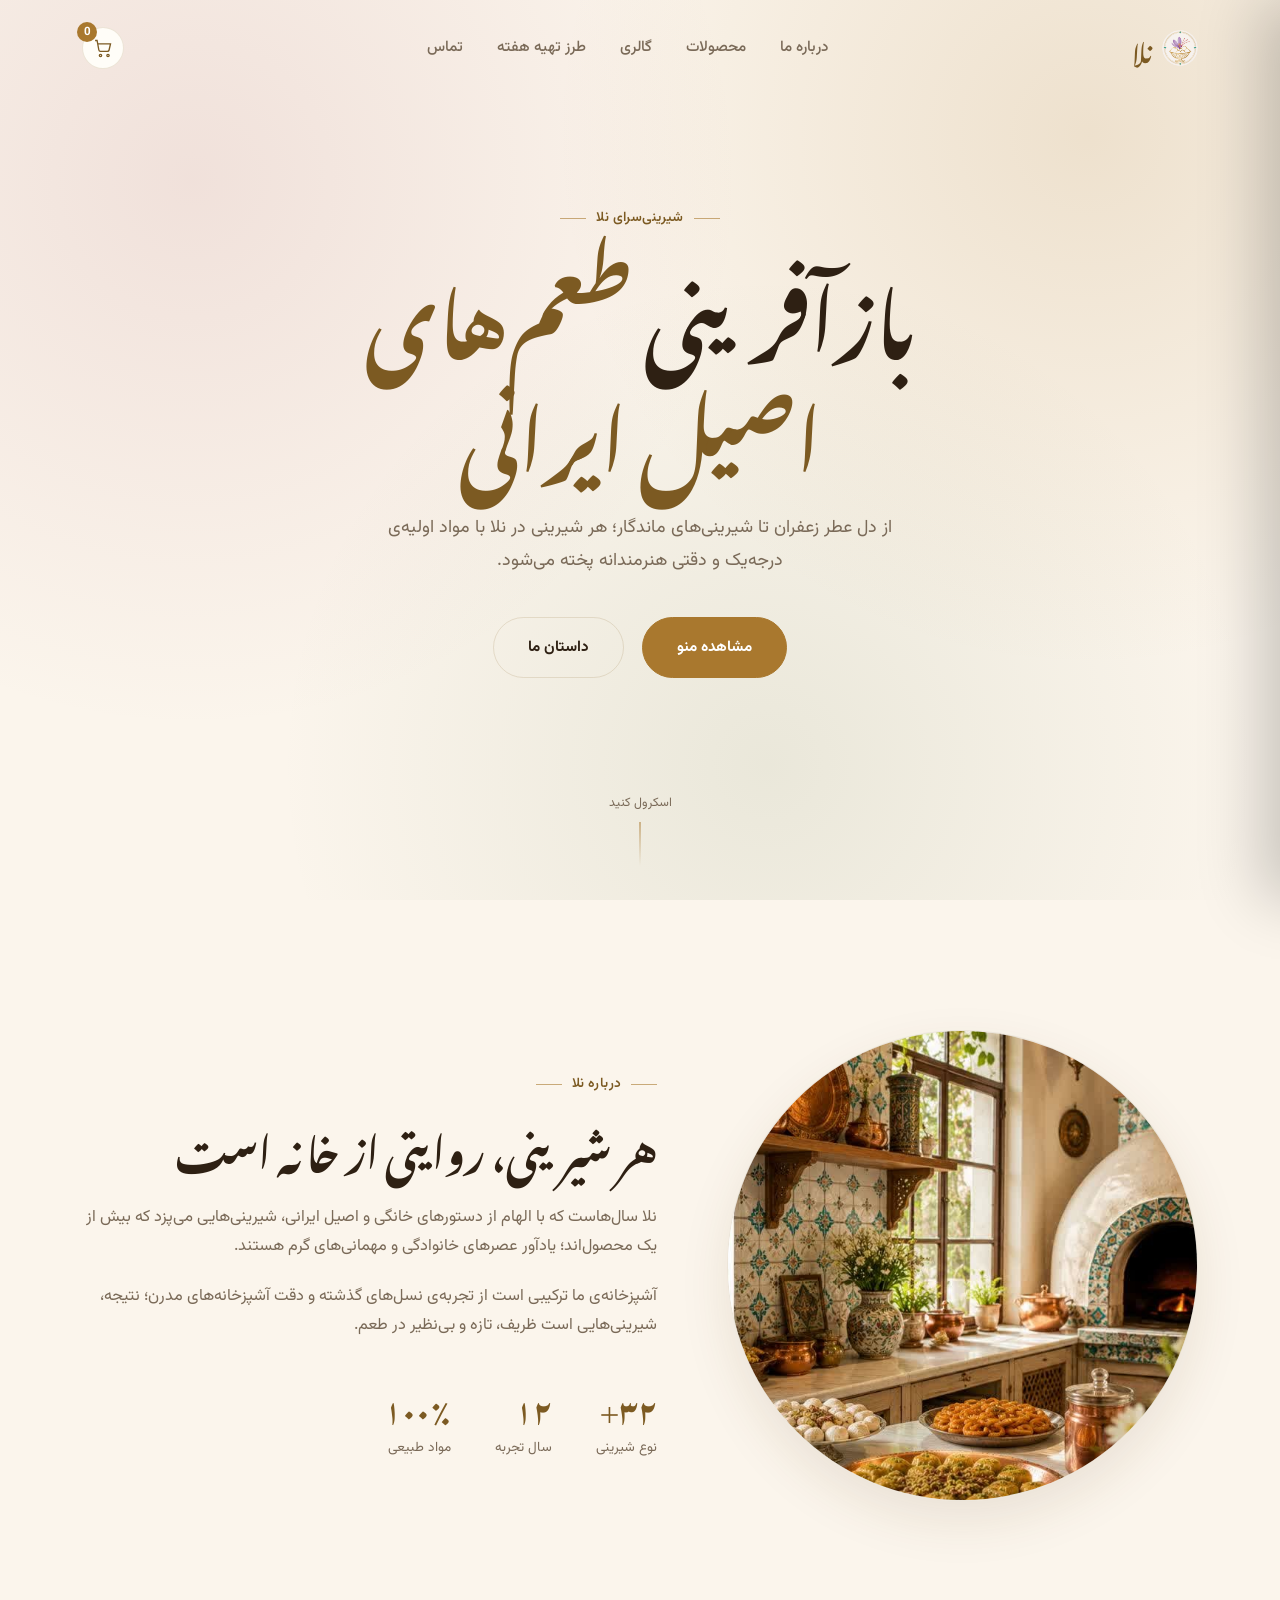
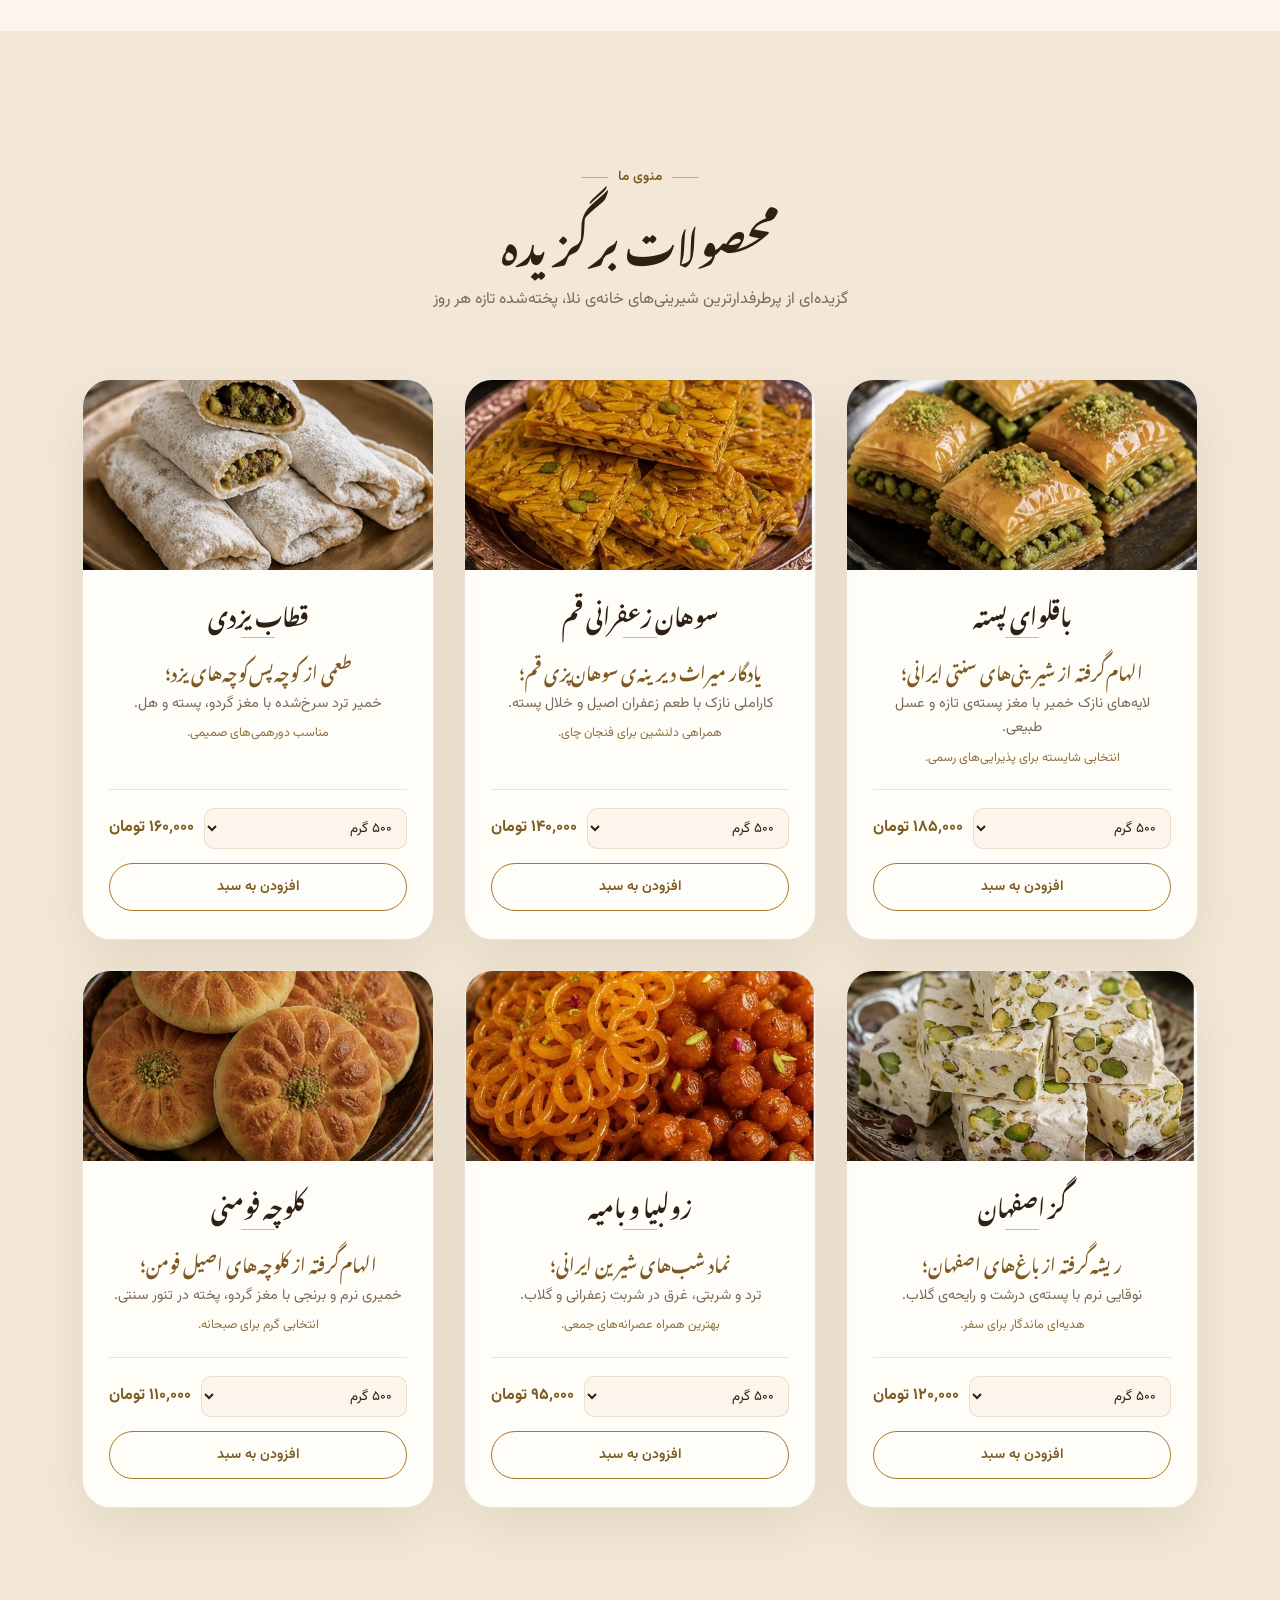
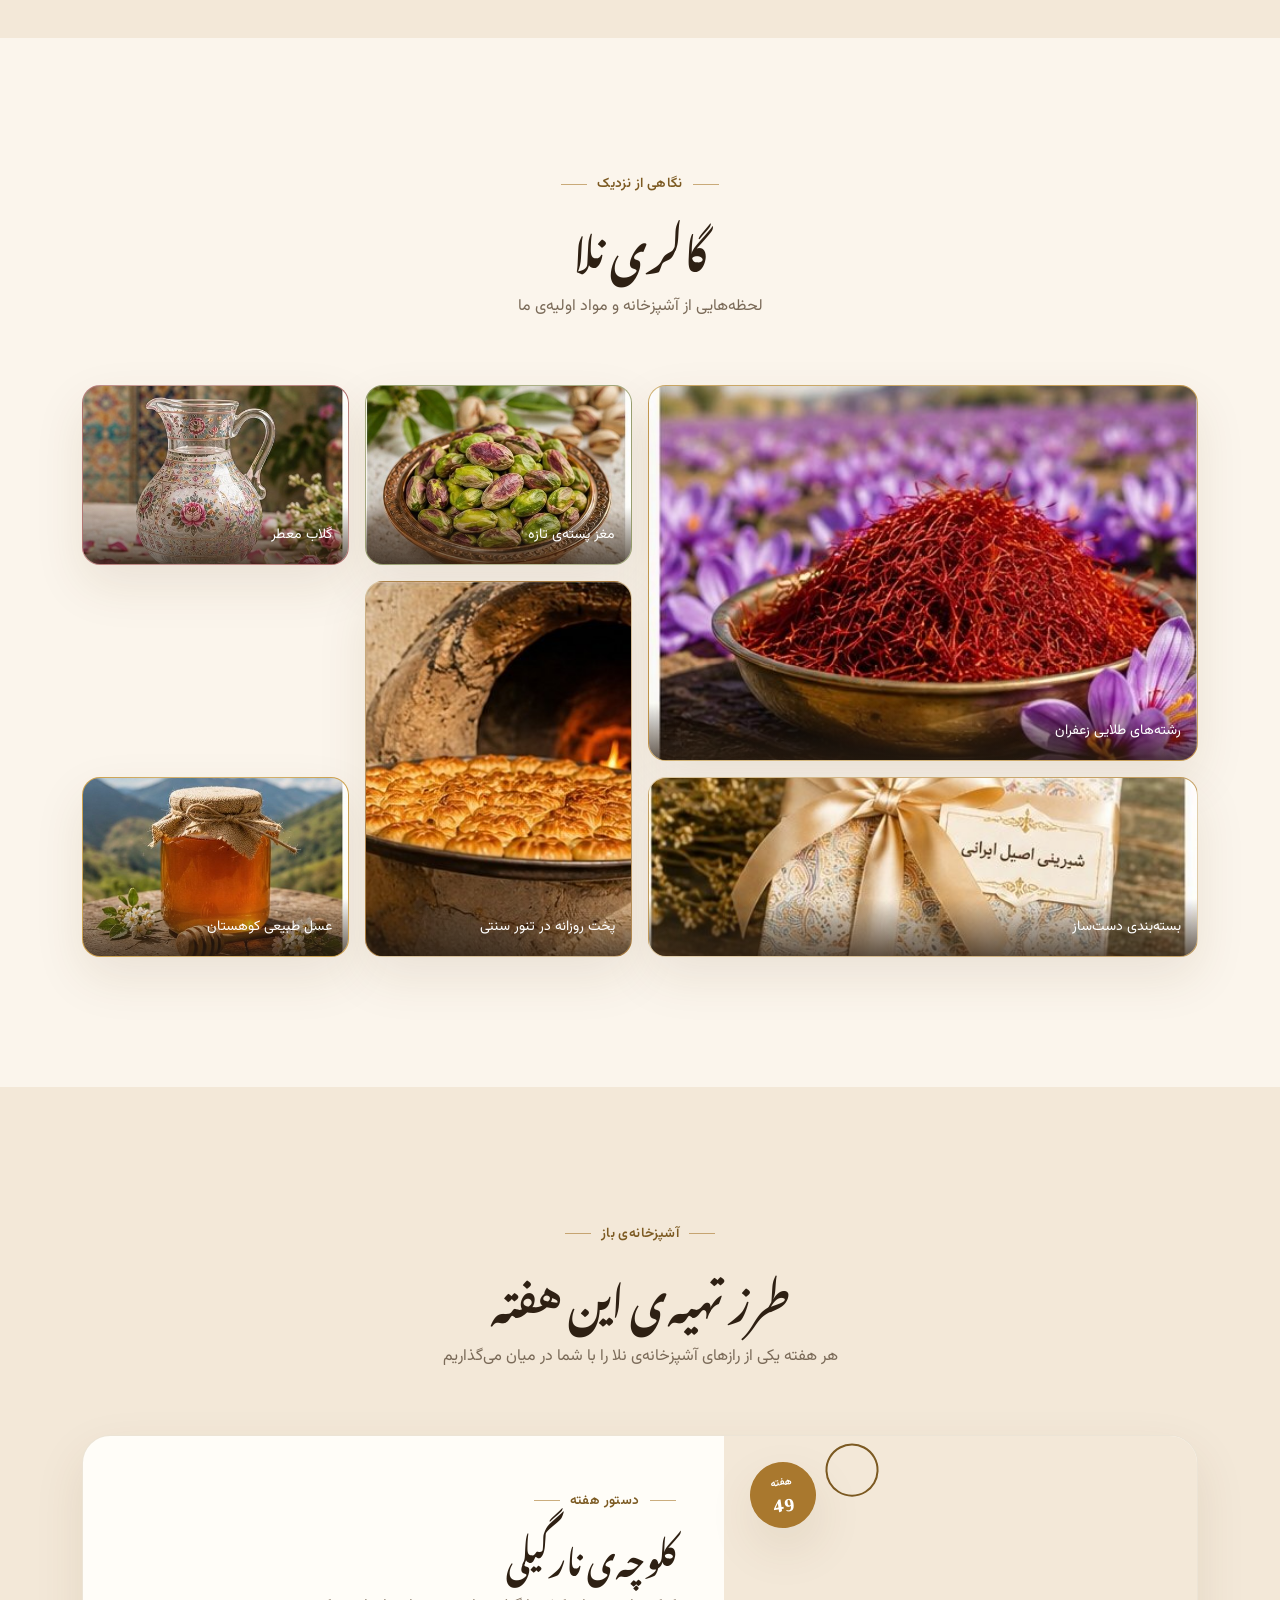
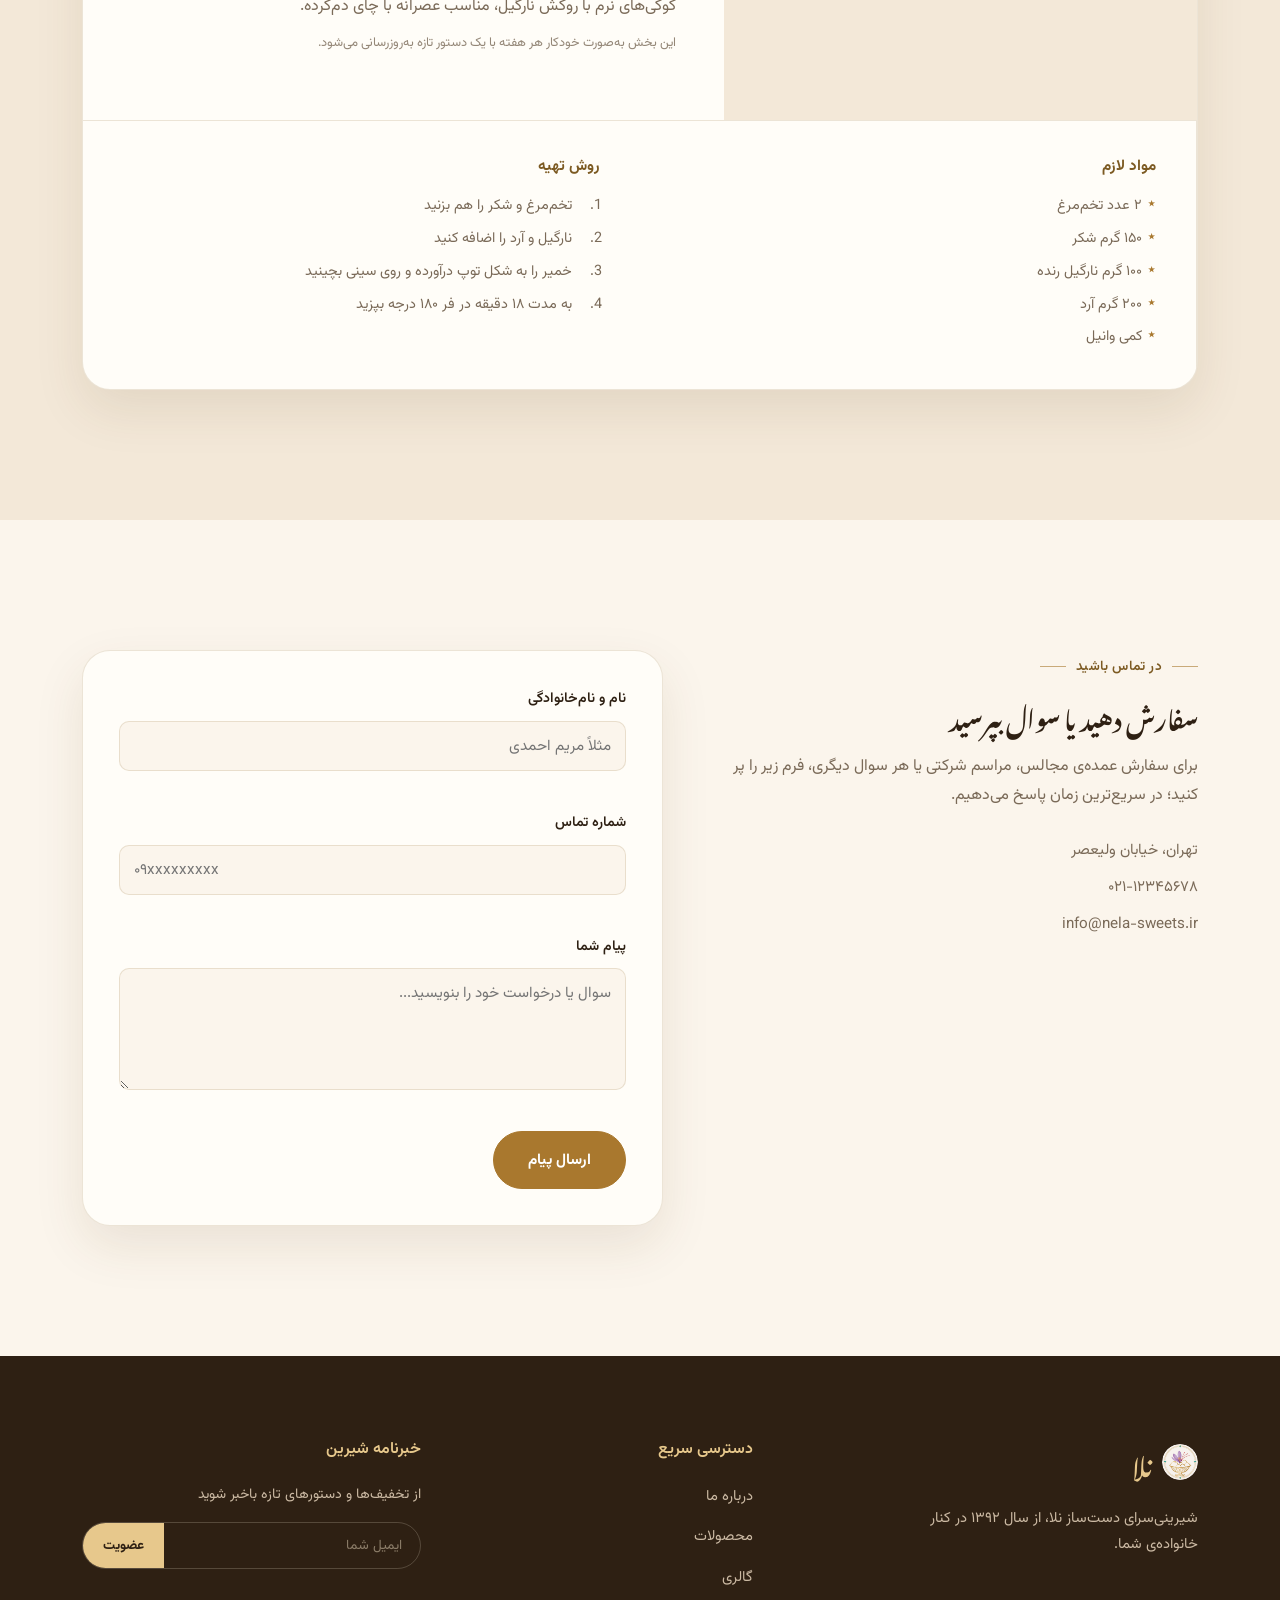
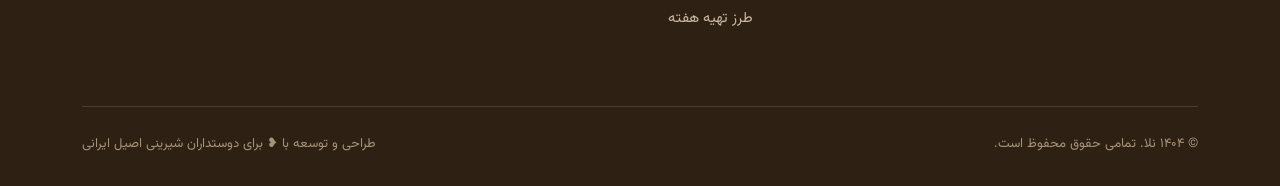
